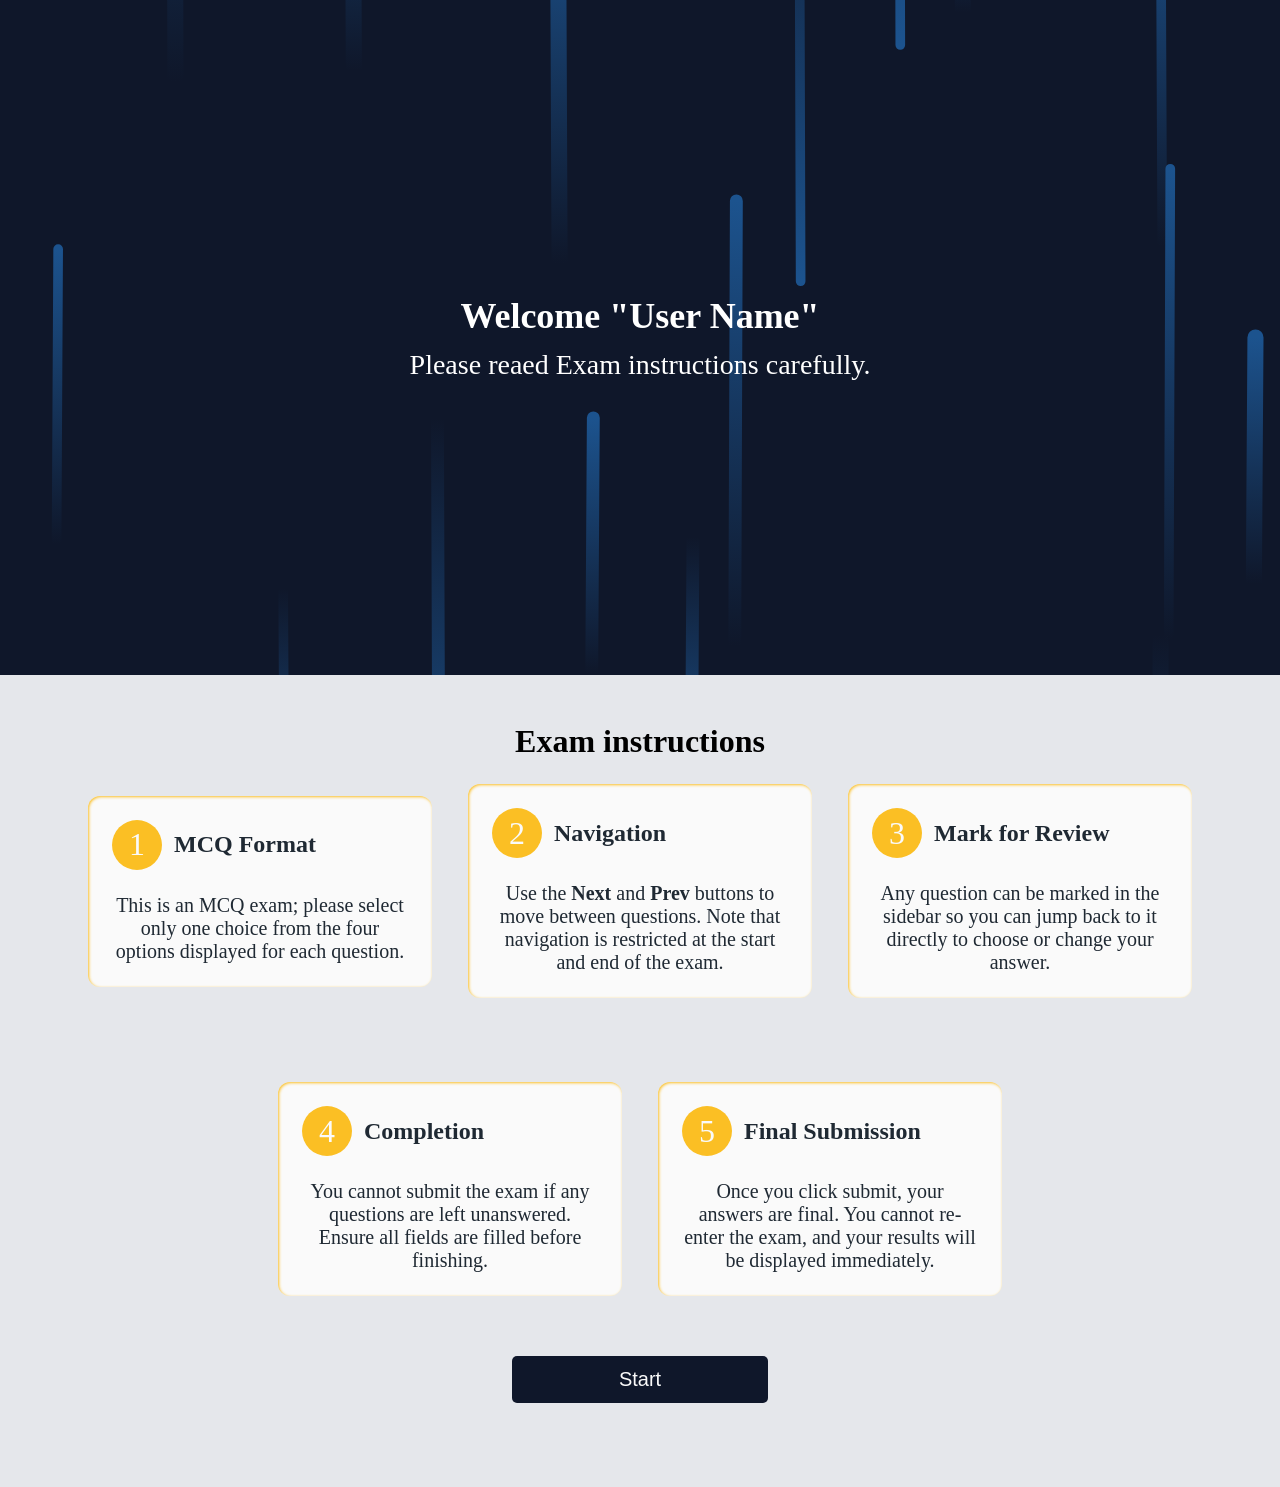
==== index.html @ e0904af3 "Initial project structure and test page logic" ====
<!DOCTYPE html>
<html lang="en">

<head>
    <meta charset="UTF-8">
    <meta name="viewport" content="width=device-width, initial-scale=1.0">
    <title>Home</title>
    <link rel="icon" type="image/x-icon" href="./assets/images/favicon.ico">
    <link rel="stylesheet" href="./styles/styleSheet.css">

</head>


<body>

    <nav>

    </nav>

    <div class=" pos-relative">

    </div>

    <header class="hero background-div home-bg flex">
        <h1>Welcome "User Name"</h1>
        <p>Please reaed Exam instructions carefully.</p>
    </header>

    <section class="instructions container">
        <h3>Exam instructions</h3>

        <ul class="instructions-list">

            <li class="list-item">
                <div class="list-header">
                    <span class="list-number">1</span>
                    <h4 class="title">MCQ Format</h4>
                </div>
                <div class="list-content">

                    <p class="text">This is an MCQ exam; please select only one choice from the four options displayed
                        for each question.</p>
                </div>
            </li>

            <li class="list-item">
                <div class="list-header">
                    <span class="list-number">2</span>
                    <h4 class="title">Navigation</h4>
                </div>
                <div class="list-content">

                    <p class="text">Use the <b>Next</b> and <b>Prev</b> buttons to move between questions. Note that
                        navigation is restricted at the start and end of the exam.</p>
                </div>
            </li>


            <li class="list-item">
                <div class="list-header">
                    <span class="list-number">3</span>
                    <h4 class="title">Mark for Review</h4>
                </div>
                <div class="list-content">

                    <p class="text">Any question can be marked in the sidebar so you can jump back to it directly to
                        choose or change your answer.</p>
                </div>
            </li>


            <li class="list-item">
                <div class="list-header">
                    <span class="list-number">4</span>
                    <h4 class="title">Completion</h4>
                </div>
                <div class="list-content">
                    <p class="text">You cannot submit the exam if any questions are left unanswered. Ensure all fields
                        are filled before finishing.</p>
                </div>
            </li>

            <li class="list-item">
                <div class="list-header">
                    <span class="list-number">5</span>
                    <h4 class="title">Final Submission</h4>
                </div>
                <div class="list-content">
                    <p class="text">Once you click submit, your answers are final. You cannot re-enter the exam, and
                        your results will be displayed immediately.</p>
                </div>
            </li>



        </ul>

        <button class="main-btn" type="button">Start</button>
    </section>


    <script src="./src/main.js"></script>
</body>


</html>
---- styles/styleSheet.css ----
/* !!===================================ROOT===============================!! */
* {
  margin: 0;
  padding: 0;
}

:root {
  --primary-color: #0f172a;
  --main-bg-color: #e5e7eb;
  --main-white-color: #fafafa;
  --primary-text-color: #1f2933;
  --secondary-text-color: #6b7280;
  --action-color: #2563eb;
  --success-color: #10b981;
  --error-color: #ef4444;
  --warning-color: #fbbf24;

  --main-space: 12px;
  --max-space: 48px;
  --main-border-radius: 5px;
  --card-border-radius: 12px;

  --main-font-size: 1rem;
  --main-heading-size: 2rem;

  --main-transitions: all 0.5s ease-in-out;
}

body {
  background-color: var(--main-bg-color);
}

h1 {
  font-size: 2.25rem;
}

.container {
  margin: 24px 0;
  padding: 24px 0;
}

.main-btn {
  background-color: var(--primary-color);
  width: 20%;
  padding: var(--main-space) calc(var(--main-space) * 5);
  font-size: 1.25rem;
  border: none;
  color: var(--main-white-color);
  border-radius: var(--main-border-radius);
  transition: var(--main-transitions);
}

.main-btn:hover {
  background-color: var(--warning-color);
  color: var(--primary-text-color);
}

/* !!===================================ROOT===============================!! */

/* **===================================Main===============================** */

/* ??==================================Main-Flex-Classes===================== */
.flex {
  display: flex;
}

.center-flex {
  justify-content: center;
  align-items: center;
}

/* ??==================================Main-Flex-Classes===================== */

/* ??==================================Main-Postion-Classes===================== */

.pos-relative {
  position: relative;
}

.pos-absolute {
  position: absolute;
}

.center-positioned-ele {
  top: 50%;
  left: 50%;
  transform: translate(-50%, -50%);
}

/* ??==================================Main-Postion-Classes===================== */

/* ??==================================Main-Background-Classes===================== */

.background-div {
  min-height: 75vh;
  background-position: center;
  background-size: cover;
  background-attachment: fixed;
  display: flex;
  align-items: center;
  justify-content: center;
}

.form-bg {
  min-height: 100vh;
  background-image: url("../assets/images/formBg.svg");
}

.home-bg {
  background-image: url("../assets/images/welcomeHero.svg");
}

/* ??==================================Main-Background-Classes===================== */

/* **===================================Main===============================** */

/* ^^=====================================Header============================= */

header {
  display: flex;
  height: 75vh;
}
header p {
  font-size: 1.75rem;
}

header.hero {
  flex-direction: column;
  align-items: center;
  justify-content: center;
  color: white;
  gap: var(--main-space);
}

/* ^^=====================================Header============================= */

/* ??=====================================Instructions-list============================= */

.instructions {
  text-align: center;
}

.instructions h3 {
  text-align: center;
  font-size: var(--main-heading-size);
}

.instructions ul.instructions-list {
  display: flex;
  align-items: center;
  justify-content: center;
  flex-wrap: wrap;
  gap: calc(3 * var(--main-space));
  list-style: none;
}

.instructions ul.instructions-list li.list-item {
  position: relative;
  width: 25%;
  padding: var(--main-space);
  color: var(--primary-text-color);
  margin: calc(12px + var(--main-space)) 0;
  background-color: var(--main-white-color);
  border-radius: var(--card-border-radius);
  box-shadow: 1px 1px 3px var(--warning-color) inset;
  transition: var(--main-transitions);
}

.instructions ul.instructions-list li.list-item:hover {
  cursor: default;
  box-shadow: 3px 3px 1px var(--success-color) inset;
}

.instructions ul.instructions-list li.list-item .list-header {
  display: flex;
  align-items: center;
  justify-content: start;
  gap: var(--main-space);
  padding: var(--main-space);
}
.instructions ul.instructions-list li.list-item .list-header h4 {
  font-size: 1.5rem;
}
.instructions ul.instructions-list li.list-item .list-content {
  padding: var(--main-space);
}

.instructions ul.instructions-list li.list-item .list-content p {
  font-size: 1.25rem;
}

.list-number {
  border-radius: 100%;
  background-color: var(--warning-color);
  width: 50px;
  height: 50px;
  display: flex;
  align-items: center;
  justify-content: center;
  font-size: var(--main-heading-size);
  color: var(--main-white-color);
  transition: var(--main-transitions);
}

.instructions ul.instructions-list li.list-item:hover .list-number {
  background-color: var(--success-color);
}

.instructions button {
  margin: calc(var(--main-space) * 3);
}

/* ??=====================================Instructions-list============================= */
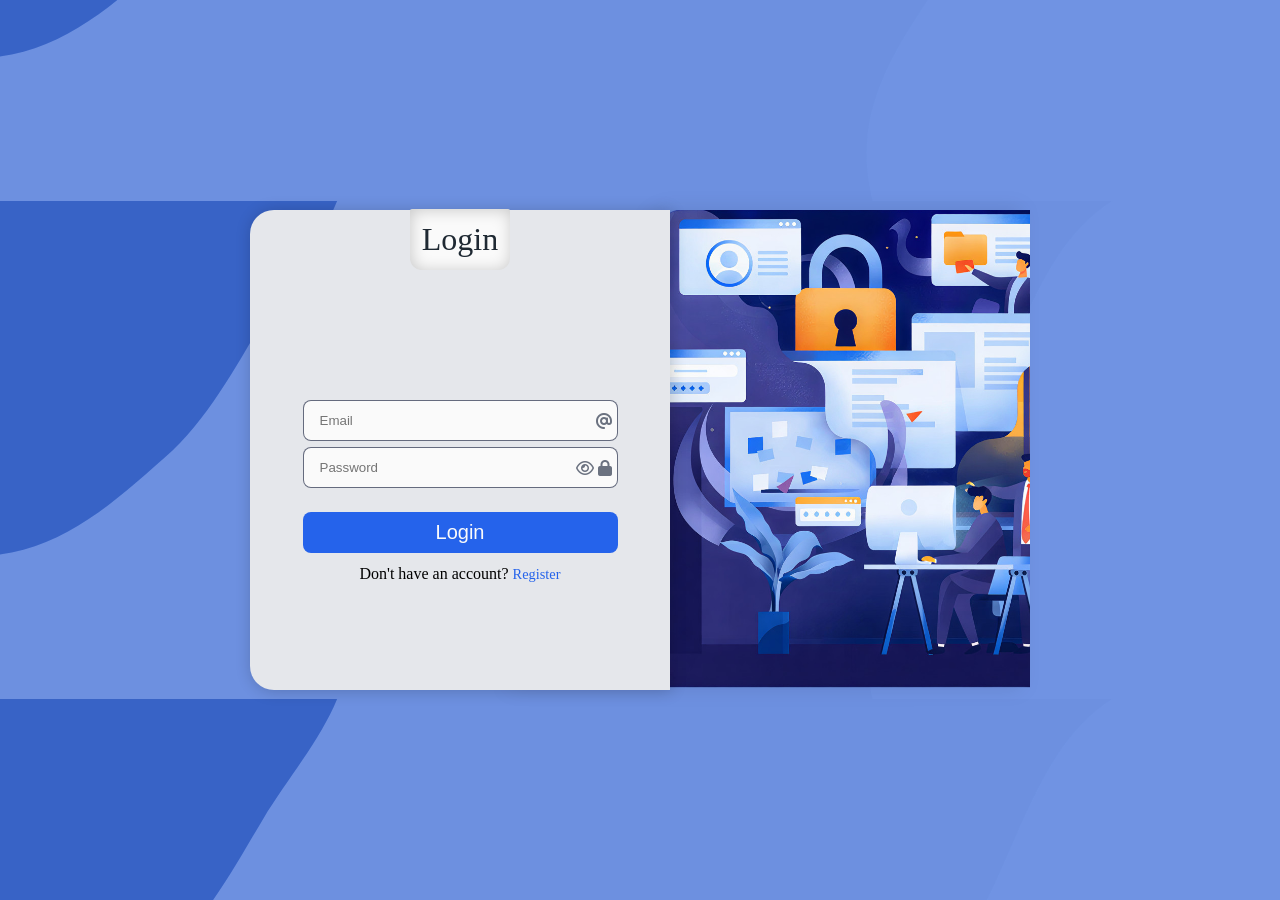
==== commit dbd5099d: "add auth/ui-logic_with navigation_guards" ====
--- a/index.html
+++ b/index.html
@@ -13,13 +13,6 @@
 
 <body>
 
-    <nav>
-
-    </nav>
-
-    <div class=" pos-relative">
-
-    </div>
 
     <header class="hero background-div home-bg flex">
         <h1>Welcome "User Name"</h1>
@@ -94,8 +87,10 @@
 
 
         </ul>
+        <button type="button">
+            <a class="main-btn" href="./pages/test.html">Start</a>
+        </button>
 
-        <button class="main-btn" type="button">Start</button>
     </section>
 
 
--- a/styles/styleSheet.css
+++ b/styles/styleSheet.css
@@ -208,6 +208,10 @@
 
 .instructions button {
   margin: calc(var(--main-space) * 3);
+  border: none;
+}
+.instructions button a {
+  text-decoration: none;
 }
 
 /* ??=====================================Instructions-list============================= */
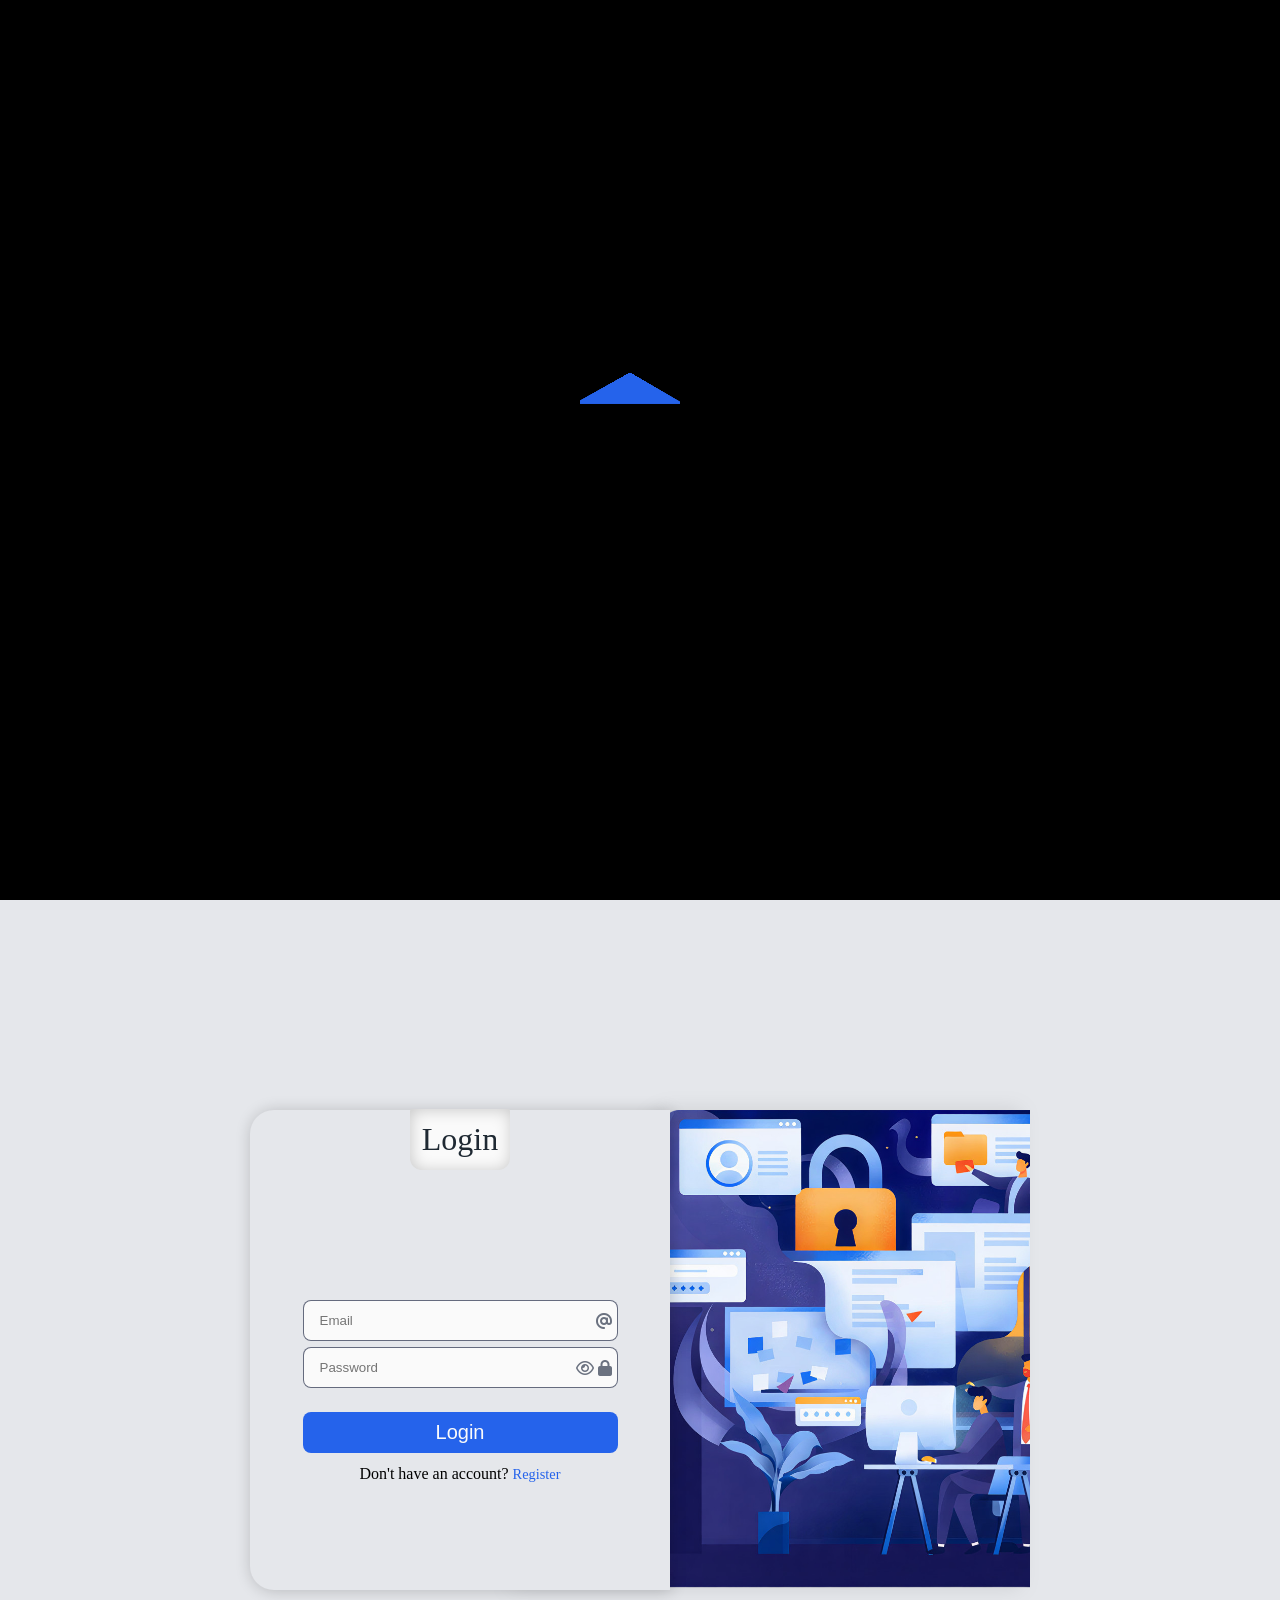
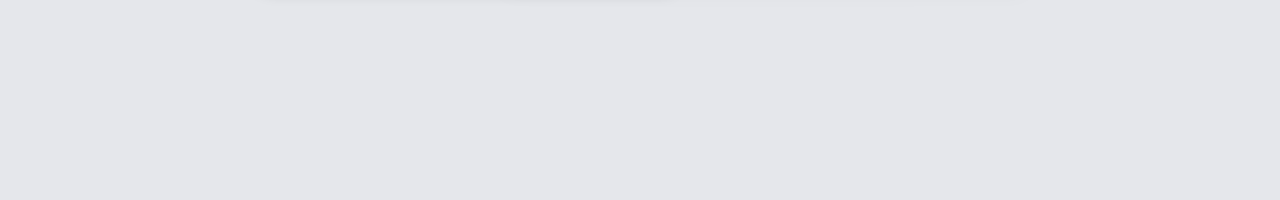
==== commit 51f1f840: "add test logic and ui also make app all resposive and handle app  guards" ====
--- a/index.html
+++ b/index.html
@@ -13,87 +13,21 @@
 
 <body>
 
+    <div id="loader-container" style="display: none;">
+        <div class="loader"></div>
+    </div>
 
-    <header class="hero background-div home-bg flex">
-        <h1>Welcome "User Name"</h1>
-        <p>Please reaed Exam instructions carefully.</p>
-    </header>
+    <main>
+        <header class="hero background-div home-bg flex">
+            <!-- Data comes from JS -->
+            <h1>Welcome "User Name"</h1>
+            <p>Please reaed Exam instructions carefully.</p>
+        </header>
 
-    <section class="instructions container">
-        <h3>Exam instructions</h3>
-
-        <ul class="instructions-list">
-
-            <li class="list-item">
-                <div class="list-header">
-                    <span class="list-number">1</span>
-                    <h4 class="title">MCQ Format</h4>
-                </div>
-                <div class="list-content">
-
-                    <p class="text">This is an MCQ exam; please select only one choice from the four options displayed
-                        for each question.</p>
-                </div>
-            </li>
-
-            <li class="list-item">
-                <div class="list-header">
-                    <span class="list-number">2</span>
-                    <h4 class="title">Navigation</h4>
-                </div>
-                <div class="list-content">
-
-                    <p class="text">Use the <b>Next</b> and <b>Prev</b> buttons to move between questions. Note that
-                        navigation is restricted at the start and end of the exam.</p>
-                </div>
-            </li>
+    </main>
 
 
-            <li class="list-item">
-                <div class="list-header">
-                    <span class="list-number">3</span>
-                    <h4 class="title">Mark for Review</h4>
-                </div>
-                <div class="list-content">
-
-                    <p class="text">Any question can be marked in the sidebar so you can jump back to it directly to
-                        choose or change your answer.</p>
-                </div>
-            </li>
-
-
-            <li class="list-item">
-                <div class="list-header">
-                    <span class="list-number">4</span>
-                    <h4 class="title">Completion</h4>
-                </div>
-                <div class="list-content">
-                    <p class="text">You cannot submit the exam if any questions are left unanswered. Ensure all fields
-                        are filled before finishing.</p>
-                </div>
-            </li>
-
-            <li class="list-item">
-                <div class="list-header">
-                    <span class="list-number">5</span>
-                    <h4 class="title">Final Submission</h4>
-                </div>
-                <div class="list-content">
-                    <p class="text">Once you click submit, your answers are final. You cannot re-enter the exam, and
-                        your results will be displayed immediately.</p>
-                </div>
-            </li>
-
-
-
-        </ul>
-        <button type="button">
-            <a class="main-btn" href="./pages/test.html">Start</a>
-        </button>
-
-    </section>
-
-
+    <script src="./src/creation/createHome.js"></script>
     <script src="./src/main.js"></script>
 </body>
 
--- a/styles/styleSheet.css
+++ b/styles/styleSheet.css
@@ -187,6 +187,7 @@
 
 .instructions ul.instructions-list li.list-item .list-content p {
   font-size: 1.25rem;
+  color: var(--secondary-text-color, #555);
 }
 
 .list-number {
@@ -215,3 +216,147 @@
 }
 
 /* ??=====================================Instructions-list============================= */
+
+/* !!===================================RESPONSIVE DESIGN===============================!! */
+
+/* --- Large Tablets / Small Laptops (Below 1024px) --- */
+@media (max-width: 1024px) {
+  .instructions ul.instructions-list li.list-item {
+    width: 40%; /* 2 items per row */
+  }
+
+  header h1 {
+    font-size: 2rem;
+  }
+}
+
+/* --- Tablets (Below 768px) --- */
+@media (max-width: 768px) {
+  .background-div {
+    background-attachment: scroll; /* Fixed BG often jitters on mobile */
+    min-height: 50vh;
+  }
+
+  header {
+    height: 50vh;
+    padding: 0 20px;
+    text-align: center;
+  }
+
+  header p {
+    font-size: 1.25rem;
+  }
+
+  .instructions ul.instructions-list li.list-item {
+    width: 85%; /* 1 item per row, centered */
+    margin: 10px 0;
+  }
+
+  .main-btn {
+    width: 60%; /* Make button wider for easier tapping */
+  }
+}
+
+/* --- Mobile Phones (Below 480px) --- */
+@media (max-width: 480px) {
+  h1 {
+    font-size: 1.5rem;
+  }
+
+  .instructions h3 {
+    font-size: 1.5rem;
+  }
+
+  .instructions ul.instructions-list li.list-item {
+    width: 95%;
+  }
+
+  .instructions ul.instructions-list li.list-item .list-header h4 {
+    font-size: 1.2rem;
+  }
+
+  .instructions ul.instructions-list li.list-item .list-content p {
+    font-size: 1rem;
+  }
+
+  .list-number {
+    width: 40px;
+    height: 40px;
+    font-size: 1.2rem;
+  }
+
+  .main-btn {
+    width: 90% !important;
+    padding: var(--main-space) 0;
+  }
+}
+
+/* !!===================================RESPONSIVE DESIGN===============================!! */
+
+/* **=====================================Loader============================= */
+
+#loader-container {
+  position: relative;
+  background-color: #000000;
+  min-width: 99vw;
+  min-height: 100vh;
+}
+
+.loader {
+  position: absolute;
+  top: 40%;
+  left: 50%;
+  transform: translate(-60%, -50%);
+  width: 100px;
+  z-index: 5;
+  aspect-ratio: 1.154;
+  background: conic-gradient(
+    from 120deg at 50% 64%,
+    #0000,
+    var(--action-color) 1deg 120deg,
+    #0000 121deg
+  );
+  animation: l27-0 1.5s infinite cubic-bezier(0.3, 1, 0, 1);
+}
+.loader:before,
+.loader:after {
+  content: "";
+  position: absolute;
+  inset: 0;
+  z-index: 5;
+  background: inherit;
+  transform-origin: 50% 66%;
+  animation: l27-1 1.5s infinite;
+}
+.loader:after {
+  --s: -1;
+  z-index: 5;
+}
+@keyframes l27-0 {
+  0%,
+  30% {
+    transform: rotate(0);
+  }
+  70% {
+    transform: rotate(120deg);
+  }
+  70.01%,
+  100% {
+    transform: rotate(360deg);
+  }
+}
+@keyframes l27-1 {
+  0% {
+    transform: rotate(calc(var(--s, 1) * 120deg)) translate(0);
+  }
+  30%,
+  70% {
+    transform: rotate(calc(var(--s, 1) * 120deg))
+      translate(calc(var(--s, 1) * -5px), 10px);
+  }
+  100% {
+    transform: rotate(calc(var(--s, 1) * 120deg)) translate(0);
+  }
+}
+
+/* **=====================================Loader============================= */
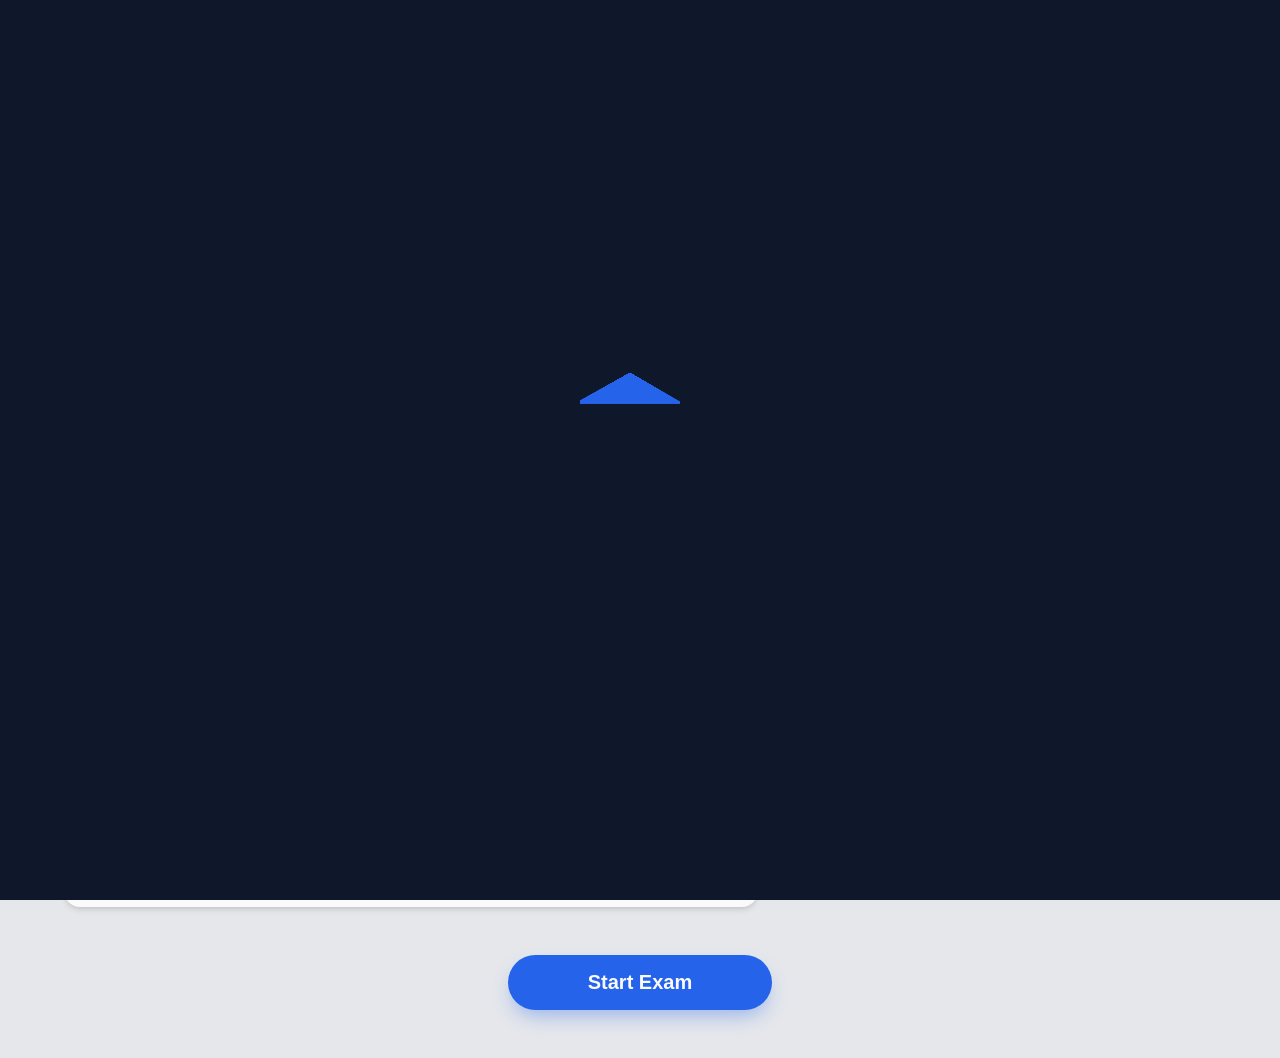
==== commit 8ed61354: "revision in all code and reomve any advanched javascript code, add sigout ui/logic and enhnace all t" ====
--- a/index.html
+++ b/index.html
@@ -4,26 +4,24 @@
 <head>
     <meta charset="UTF-8">
     <meta name="viewport" content="width=device-width, initial-scale=1.0">
-    <title>Home</title>
+    <meta name="color-scheme" content="light dark">
+
+    <title>Exam Instructions</title>
     <link rel="icon" type="image/x-icon" href="./assets/images/favicon.ico">
-    <link rel="stylesheet" href="./styles/styleSheet.css">
-
+    <link rel="stylesheet" href="https://cdnjs.cloudflare.com/ajax/libs/font-awesome/6.5.1/css/all.min.css">
+    <link rel="stylesheet" href="./styles/main.css">
+    <link rel="stylesheet" href="./styles/pages/instructions.css">
 </head>
 
+<body class="page-home">
 
-<body>
 
-    <div id="loader-container" style="display: none;">
-        <div class="loader"></div>
-    </div>
+    <main id="main-content">
+        <div id="loader-container" style="display: none;">
+            <div class="loader"></div>
+        </div>
 
-    <main>
-        <header class="hero background-div home-bg flex">
-            <!-- Data comes from JS -->
-            <h1>Welcome "User Name"</h1>
-            <p>Please reaed Exam instructions carefully.</p>
-        </header>
-
+        <!-- Data comes from JavaScript -->
     </main>
 
 
@@ -31,5 +29,4 @@
     <script src="./src/main.js"></script>
 </body>
 
-
 </html>
--- a/styles/main.css
+++ b/styles/main.css
@@ -0,0 +1,3 @@
+@import "./base/base.css";
+@import "./base/utilities.css";
+@import "./layout/layout.css";
--- a/styles/pages/instructions.css
+++ b/styles/pages/instructions.css
@@ -0,0 +1,257 @@
+/** ===========================================  LAYOUT & CONTAINERS =========================================== */
+
+.body-container {
+  max-width: 1200px;
+  width: 90%;
+  margin: auto;
+  padding: var(--max-space) 0;
+  opacity: 1;
+}
+
+/** ===========================================  LAYOUT & CONTAINERS =========================================== */
+
+/** ===========================================HEADER SECTION=========================================== */
+
+.Top-header {
+  text-align: center;
+  margin-bottom: var(--max-space);
+}
+
+.Top-header .icon-main {
+  margin-bottom: var(--main-space);
+  color: var(--action-color);
+}
+
+.Top-header .main-btn {
+  padding: calc(var(--main-space) * 0.5) calc(var(--main-space) * 2);
+}
+
+.Top-header h1 {
+  font-size: 2.5rem;
+  color: var(--primary-text-color);
+  margin-bottom: calc(var(--main-space) / 2);
+}
+
+.Top-header p {
+  font-size: 1.2rem;
+  color: var(--secondary-text-color);
+  margin-bottom: var(--main-space);
+}
+
+.exam-details {
+  display: flex;
+  justify-content: center;
+  gap: calc(var(--main-space) * 2);
+  color: var(--secondary-text-color);
+  font-weight: 500;
+}
+
+.exam-details div {
+  display: flex;
+  align-items: center;
+  gap: 8px;
+}
+
+/** ===========================================HEADER SECTION=========================================== */
+
+/** =========================================== STATS CARDS GRID=========================================== */
+
+.cards-container {
+  display: grid;
+  grid-template-columns: repeat(auto-fit, minmax(200px, 1fr));
+  gap: calc(var(--main-space) * 2);
+  margin-bottom: var(--max-space);
+}
+
+.cards-container .card {
+  text-align: center;
+  transition: transform 0.3s ease, box-shadow 0.3s ease;
+}
+
+.cards-container .card:hover {
+  transform: translateY(-8px);
+  box-shadow: 0 12px 24px rgba(0, 0, 0, 0.1);
+}
+
+.card i {
+  font-size: 1.8rem;
+  color: var(--action-color);
+  display: block;
+  transition: transform 0.3s ease;
+}
+
+.card:hover i {
+  transform: scale(1.1) rotate(5deg);
+}
+
+.card p {
+  color: var(--secondary-text-color);
+  font-size: 0.9rem;
+  text-transform: uppercase;
+  letter-spacing: 1px;
+  margin: calc(var(--main-space) * 0.5) 0;
+}
+
+.card span {
+  font-size: 1.2rem;
+  font-weight: 700;
+  color: var(--primary-text-color);
+}
+
+/** =========================================== STATS CARDS GRID=========================================== */
+
+/** =========================================== INSTRUCTIONS SECTION =========================================== */
+
+.instructions-sec {
+  display: grid;
+  grid-template-columns: 1fr;
+  gap: calc(var(--main-space) * 2);
+  align-items: start;
+}
+
+.instructions-card {
+  text-align: left;
+}
+
+.instructions-card .title {
+  display: flex;
+  align-items: center;
+  gap: var(--main-space);
+  margin-bottom: calc(var(--main-space));
+  color: var(--action-color);
+}
+
+.instructions-ordered p {
+  display: flex;
+  align-items: flex-start;
+  gap: var(--main-space);
+  line-height: 1.6;
+  margin-bottom: calc(var(--main-space) * 1.5);
+  color: var(--primary-text-color);
+  padding: 8px;
+  border-radius: var(--main-border-radius);
+  transition: background 0.3s ease;
+}
+
+.instructions-ordered p:hover {
+  background: rgba(37, 99, 235, 0.05);
+}
+
+.instructions-ordered span.instruction {
+  background-color: var(--action-color);
+  color: var(--main-white-color);
+  min-width: 30px;
+  height: 30px;
+  border-radius: 50%;
+  display: inline-flex;
+  align-items: center;
+  justify-content: center;
+  font-weight: bold;
+  font-size: 0.8rem;
+  flex-shrink: 0;
+  transition: transform 0.3s cubic-bezier(0.175, 0.885, 0.32, 1.275);
+}
+
+.instructions-ordered span {
+  font-weight: 600;
+  font-size: 16px;
+}
+
+.instructions-ordered .instruction:hover {
+  transform: scale(1.2);
+}
+
+/** =========================================== INSTRUCTIONS SECTION =========================================== */
+
+/** =========================================== RIGHT SIDE (TIPS & NOTICE) =========================================== */
+
+.r-side {
+  display: flex;
+  flex-direction: column;
+  gap: calc(var(--main-space) * 2);
+}
+
+.r-side .card .title {
+  display: flex;
+  gap: 10px;
+  margin-bottom: calc(var(--main-space) * 2);
+}
+
+.r-side .card .title h2 {
+  color: var(--action-color);
+}
+
+.Tips div {
+  display: flex;
+  align-items: center;
+  gap: var(--main-space);
+  margin: calc(var(--main-space) * 1.5) 0;
+}
+
+.notice-card {
+  background-color: rgba(251, 191, 36, 0.1);
+  border-left: 4px solid var(--warning-color);
+  padding: calc(var(--main-space) * 1.5);
+  border-radius: var(--main-border-radius);
+  transition: transform 0.3s ease;
+}
+
+.notice-card:hover {
+  transform: scale(1.01);
+}
+
+.notice-card h2 {
+  color: #856404;
+  font-size: 1.1rem;
+  margin-bottom: 8px;
+}
+
+.notice-card p {
+  font-size: 0.95rem;
+  color: #856404;
+  line-height: 1.4;
+}
+
+/** =========================================== RIGHT SIDE (TIPS & NOTICE) =========================================== */
+
+/** ===========================================  START BUTTON =========================================== */
+
+.button-div {
+  text-align: center;
+  margin-top: var(--max-space);
+}
+
+.start-btn {
+  display: inline-block;
+  padding: 16px 80px;
+  font-size: 1.25rem;
+  font-weight: bold;
+  text-decoration: none;
+  border-radius: 50px;
+  background-color: var(--action-color);
+  color: var(--main-white-color);
+  box-shadow: 0 10px 20px -5px rgba(37, 99, 235, 0.4);
+  transition: all 0.3s cubic-bezier(0.4, 0, 0.2, 1);
+}
+
+.start-btn:hover {
+  background-color: var(--action-hover);
+  transform: translateY(-4px) scale(1.02);
+  box-shadow: 0 15px 30px -5px rgba(37, 99, 235, 0.5);
+}
+
+.start-btn:active {
+  transform: translateY(-1px) scale(0.98);
+}
+
+/** ===========================================  START BUTTON =========================================== */
+
+/*^^ ===========================================Media_Query=========================================== */
+
+@media (min-width: 1024px) {
+  .instructions-sec {
+    grid-template-columns: 1.6fr 1fr;
+  }
+}
+
+/*^^ ===========================================Media_Query=========================================== */
